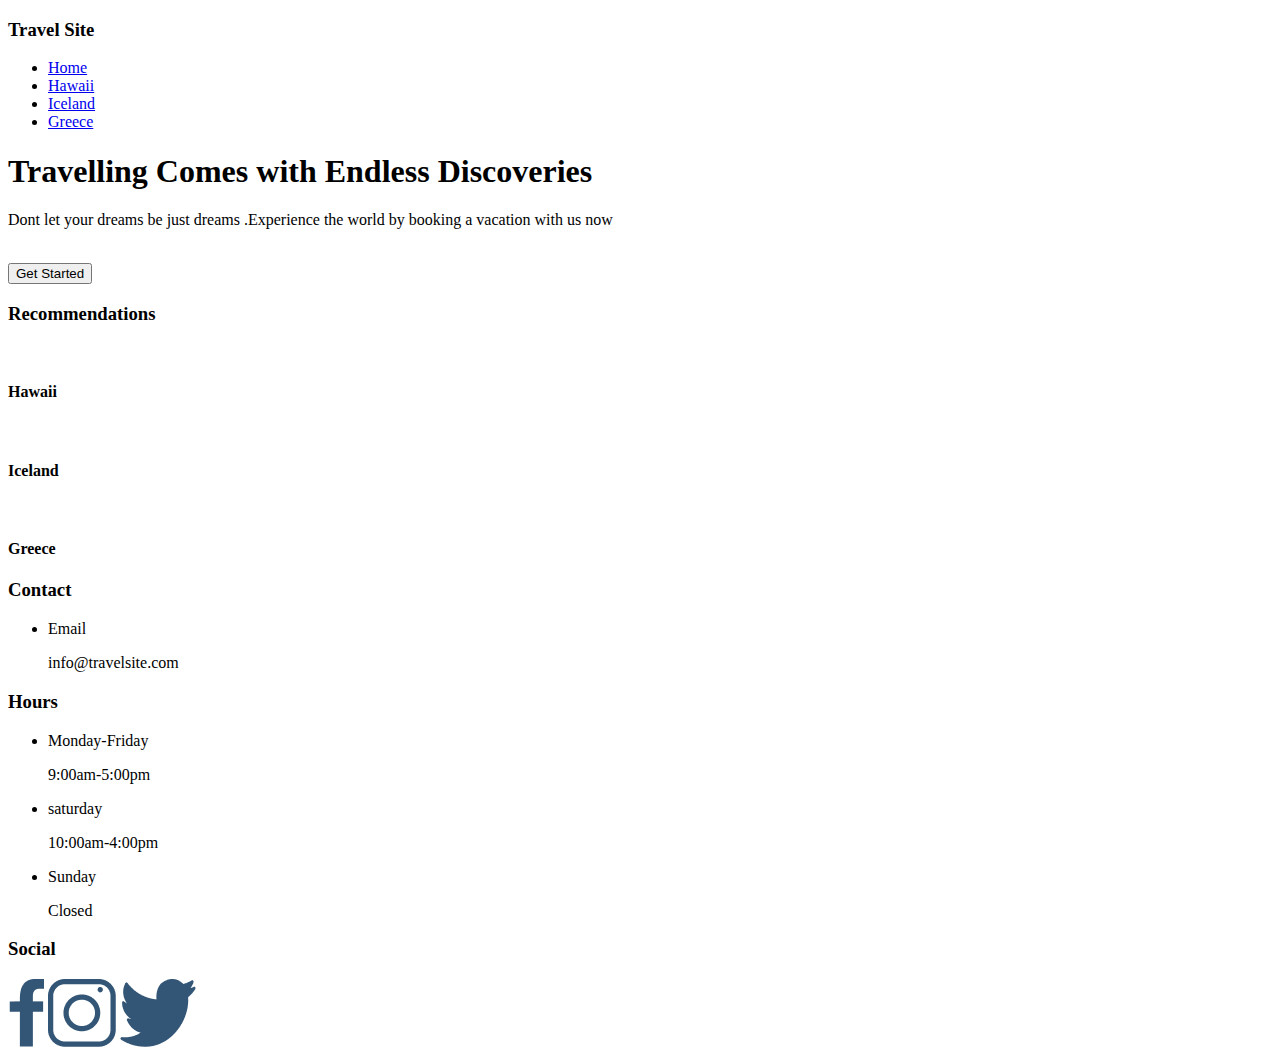
==== index.html @ fa779c20 "changed home directory" ====
<!DOCTYPE html>
<html lang="en">
<head>
    <meta charset="UTF-8">
    <meta http-equiv="X-UA-Compatible" content="IE=edge">
    <meta name="viewport" content="width=device-width, initial-scale=1.0">
    <link rel="stylesheet" href="./style.css">
    
    
    <title>Travelwebsite</title>

</head>
<body>

<!--nav bar starts-->
<div class="nav-bar">
 <h3>Travel Site</h3>

 <ul>
    <li><a href="/homepage/index.html">Home</a></li>
    <li> <a href="/hawai/index.html">Hawaii</a></li>
    <li><a href="/iceland/index.html">Iceland</a></li>
    <li><a href="/greece/index.html">Greece</a></li>
 </ul>
</div> 
<!-- nav bar ends -->


<!--front page starts -->
<div class="frontpage">
 <div class="message">
 <h1>Travelling Comes with Endless Discoveries</h1>

 <p> Dont let your dreams  be just dreams .Experience the world 
     by booking a vacation with us now
 </p>

 </div>

 <div class="images">
 <img src="./images/hero.png" alt="">
 </div>

 <div class="button">
    <button>Get Started</button>
 </div>

</div>

<!-- front page ends -->



<!--Recommendations starts here -->

 <div class="reco-header ">
     <h3>Recommendations</h3>
 </div>

 <div class=" destinations ">

    <div class="hawai">
     
    <img src="./images/hawaii.jpg" alt="">
     <h4>Hawaii</h4>
    </div>
    
    <div class="ice-land">

    <img src="./images/iceland.jpg" alt="">

    <h4>Iceland</h4>
    </div>


    <div class=" greece">
     <img src="./images/greece.jpg" alt="">
    <h4>Greece</h4>

    </div>
    

 </div>


<!-- recommendations ends here -->



<!--footer starts here-->

<footer>


<div class="info">

<div class="contact">
 <h3>Contact</h3>
 <ul>
     <div class="email">
     <li>Email</li>
     <p>info@travelsite.com</p>
     </div>
 </ul>

</div>

<div class="hours">
 <h3>Hours</h3>
 <ul>
     <div class="weekdays">
         <li>Monday-Friday</li>
         <p>9:00am-5:00pm</p>
    </div> 
     <div class="saturday">
         <li>saturday</li>
         <p>10:00am-4:00pm</p>
    </div> 
     <div class="sunday">
         <li>Sunday</li>
         <p>Closed</p>
    </div> 

 </ul>

</div>

<div class="social">
<h3>Social</h3>

<div>
 <img src="/icons/icon-facebook.png" alt="">
 <img src="/icons/icon-instagram.png" alt="">
 <img src="/icons/icon-twitter.png" alt="">
</div>

</div>

</div>

</footer>
<!-- footer ends here -->

</body>
</html>
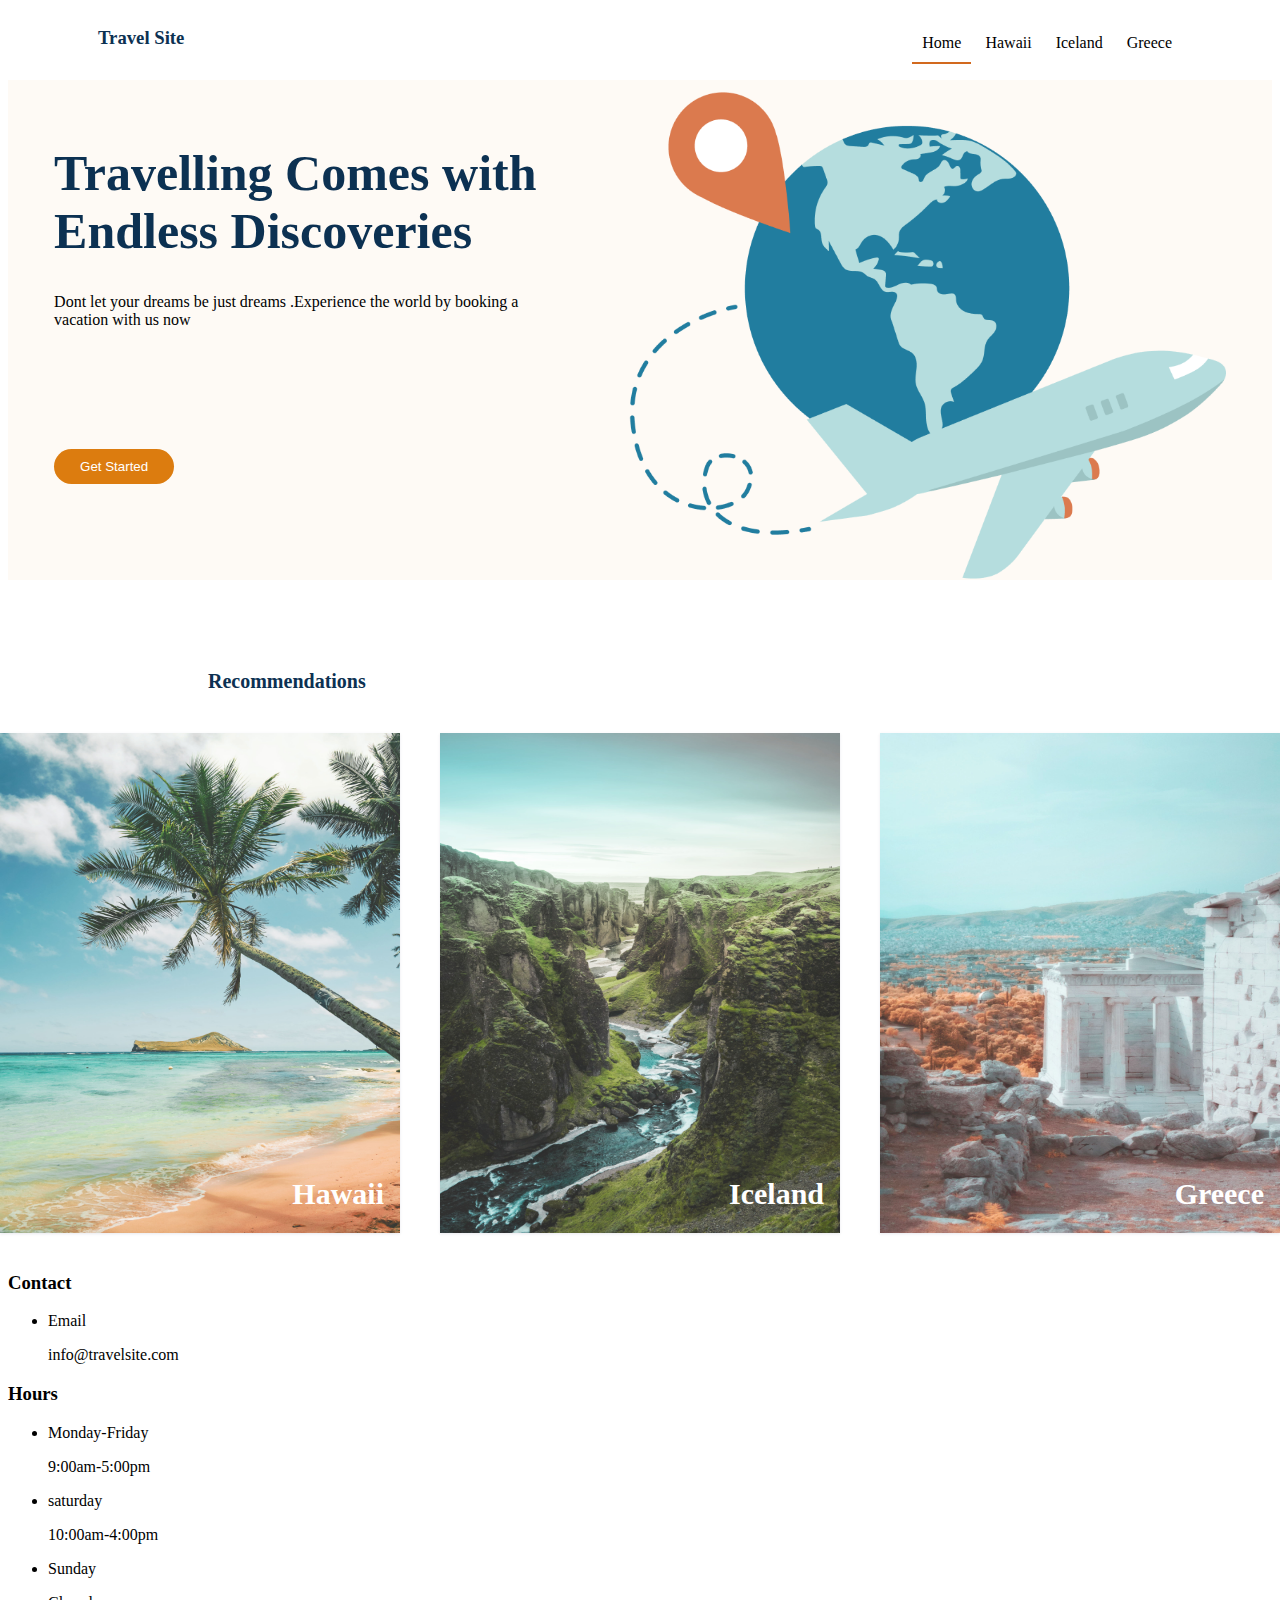
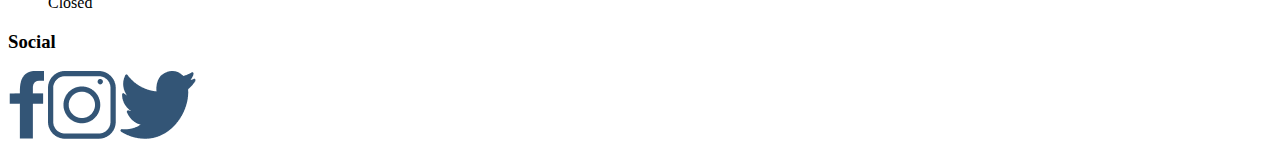
==== commit 5aff5cc4: "added new classes and and css properties for the homepage" ====
--- a/index.html
+++ b/index.html
@@ -5,6 +5,7 @@
     <meta http-equiv="X-UA-Compatible" content="IE=edge">
     <meta name="viewport" content="width=device-width, initial-scale=1.0">
     <link rel="stylesheet" href="./style.css">
+    <link rel="stylesheet" href="/style.css">
     
     
     <title>Travelwebsite</title>
@@ -17,7 +18,7 @@
  <h3>Travel Site</h3>
 
  <ul>
-    <li><a href="/homepage/index.html">Home</a></li>
+    <li class="underline "><a href="/index.html">Home</a></li>
     <li> <a href="/hawai/index.html">Hawaii</a></li>
     <li><a href="/iceland/index.html">Iceland</a></li>
     <li><a href="/greece/index.html">Greece</a></li>
@@ -29,11 +30,16 @@
 <!--front page starts -->
 <div class="frontpage">
  <div class="message">
- <h1>Travelling Comes with Endless Discoveries</h1>
+ <h1>Travelling Comes with<br>Endless Discoveries</h1>
 
  <p> Dont let your dreams  be just dreams .Experience the world 
-     by booking a vacation with us now
+     by booking a <br>vacation with us now
  </p>
+
+ 
+ <div class="button">
+    <button>Get Started</button>
+ </div>
 
  </div>
 
@@ -41,9 +47,6 @@
  <img src="./images/hero.png" alt="">
  </div>
 
- <div class="button">
-    <button>Get Started</button>
- </div>
 
 </div>
 
@@ -59,26 +62,24 @@
 
  <div class=" destinations ">
 
-    <div class="hawai">
-     
-    <img src="./images/hawaii.jpg" alt="">
-     <h4>Hawaii</h4>
+    <div class="places">
+        <img src="/images/hawaii.jpg" alt="">
+        <div class="bottom-right">Hawaii</div>
+
     </div>
-    
-    <div class="ice-land">
 
-    <img src="./images/iceland.jpg" alt="">
-
-    <h4>Iceland</h4>
+    <div class="places">
+     <img src="/images/iceland.jpg" alt="">
+     <div class="bottom-right">Iceland</div>
+    </div>
+      
+    <div class="places"> 
+        <img src="/images/greece.jpg" alt="">
+        <div class="bottom-right">Greece</div>
     </div>
 
 
-    <div class=" greece">
-     <img src="./images/greece.jpg" alt="">
-    <h4>Greece</h4>
-
-    </div>
-    
+   
 
  </div>
 
--- a/style.css
+++ b/style.css
@@ -0,0 +1,129 @@
+/* navigation starts here */
+
+.nav-bar{
+    display: flex;
+    justify-content: space-between;
+}
+
+.nav-bar h3{
+    color: rgb(12, 49, 82);
+    margin-left: 90px;
+}
+
+.nav-bar ul{
+    margin-right: 90px;
+}
+
+.nav-bar a{
+ text-decoration: none;
+ color: black;
+}
+
+.underline{
+    border-bottom: 2px solid chocolate;
+   
+}
+
+.nav-bar li{
+    display: inline-block;
+    padding: 10px;
+    
+}
+
+
+
+
+
+
+/* front page starts here */
+
+.frontpage{
+    display: flex;
+    justify-content: space-around;
+    height: 500px;
+    background-color: #fefaf5;
+}
+
+.message{
+    margin-top: 30px;
+    
+}
+
+.message h1{
+    font-size: 50px;
+    color: rgb(12, 49, 82);
+}
+
+.button{
+    margin-top: 120px;
+}
+
+.button button{
+    border-radius: 30px;
+    padding: 10px;
+    width: 120px;
+    background-color: rgb(220, 124, 15);
+    border-style: none;
+    color: white;
+}
+
+.images{
+    height: 500px;
+}
+
+.images img{
+    height: 500px;
+}
+
+
+
+
+
+
+/* recommendation section*/
+
+
+.reco-header{
+    margin-left: 200px;
+    margin-top: 90px;
+}
+
+.reco-header h3{
+    color: rgb(12, 49, 82);
+    font-size: 20px;
+}
+
+.destinations{
+    display: flex;
+    width: 100%;
+    justify-content: center;
+    
+}
+
+.places{
+    height: 500px;
+    width: 400px;
+    margin: 20px;
+    box-shadow: 0 1px 3px rgb(3 0 71 / 9%);
+   
+    
+}
+
+.places img{
+    height: 500px;
+    width: 400px;
+}
+
+.bottom-right{
+    position:relative;
+    bottom: 60px;
+    right: 16px;
+   text-align: right;
+   margin-left: 20px;
+   font-size: 30px;
+   color: white;
+   font-weight: bold;
+   
+   
+}
+
--- a/style.css
+++ b/style.css
@@ -0,0 +1,129 @@
+/* navigation starts here */
+
+.nav-bar{
+    display: flex;
+    justify-content: space-between;
+}
+
+.nav-bar h3{
+    color: rgb(12, 49, 82);
+    margin-left: 90px;
+}
+
+.nav-bar ul{
+    margin-right: 90px;
+}
+
+.nav-bar a{
+ text-decoration: none;
+ color: black;
+}
+
+.underline{
+    border-bottom: 2px solid chocolate;
+   
+}
+
+.nav-bar li{
+    display: inline-block;
+    padding: 10px;
+    
+}
+
+
+
+
+
+
+/* front page starts here */
+
+.frontpage{
+    display: flex;
+    justify-content: space-around;
+    height: 500px;
+    background-color: #fefaf5;
+}
+
+.message{
+    margin-top: 30px;
+    
+}
+
+.message h1{
+    font-size: 50px;
+    color: rgb(12, 49, 82);
+}
+
+.button{
+    margin-top: 120px;
+}
+
+.button button{
+    border-radius: 30px;
+    padding: 10px;
+    width: 120px;
+    background-color: rgb(220, 124, 15);
+    border-style: none;
+    color: white;
+}
+
+.images{
+    height: 500px;
+}
+
+.images img{
+    height: 500px;
+}
+
+
+
+
+
+
+/* recommendation section*/
+
+
+.reco-header{
+    margin-left: 200px;
+    margin-top: 90px;
+}
+
+.reco-header h3{
+    color: rgb(12, 49, 82);
+    font-size: 20px;
+}
+
+.destinations{
+    display: flex;
+    width: 100%;
+    justify-content: center;
+    
+}
+
+.places{
+    height: 500px;
+    width: 400px;
+    margin: 20px;
+    box-shadow: 0 1px 3px rgb(3 0 71 / 9%);
+   
+    
+}
+
+.places img{
+    height: 500px;
+    width: 400px;
+}
+
+.bottom-right{
+    position:relative;
+    bottom: 60px;
+    right: 16px;
+   text-align: right;
+   margin-left: 20px;
+   font-size: 30px;
+   color: white;
+   font-weight: bold;
+   
+   
+}
+
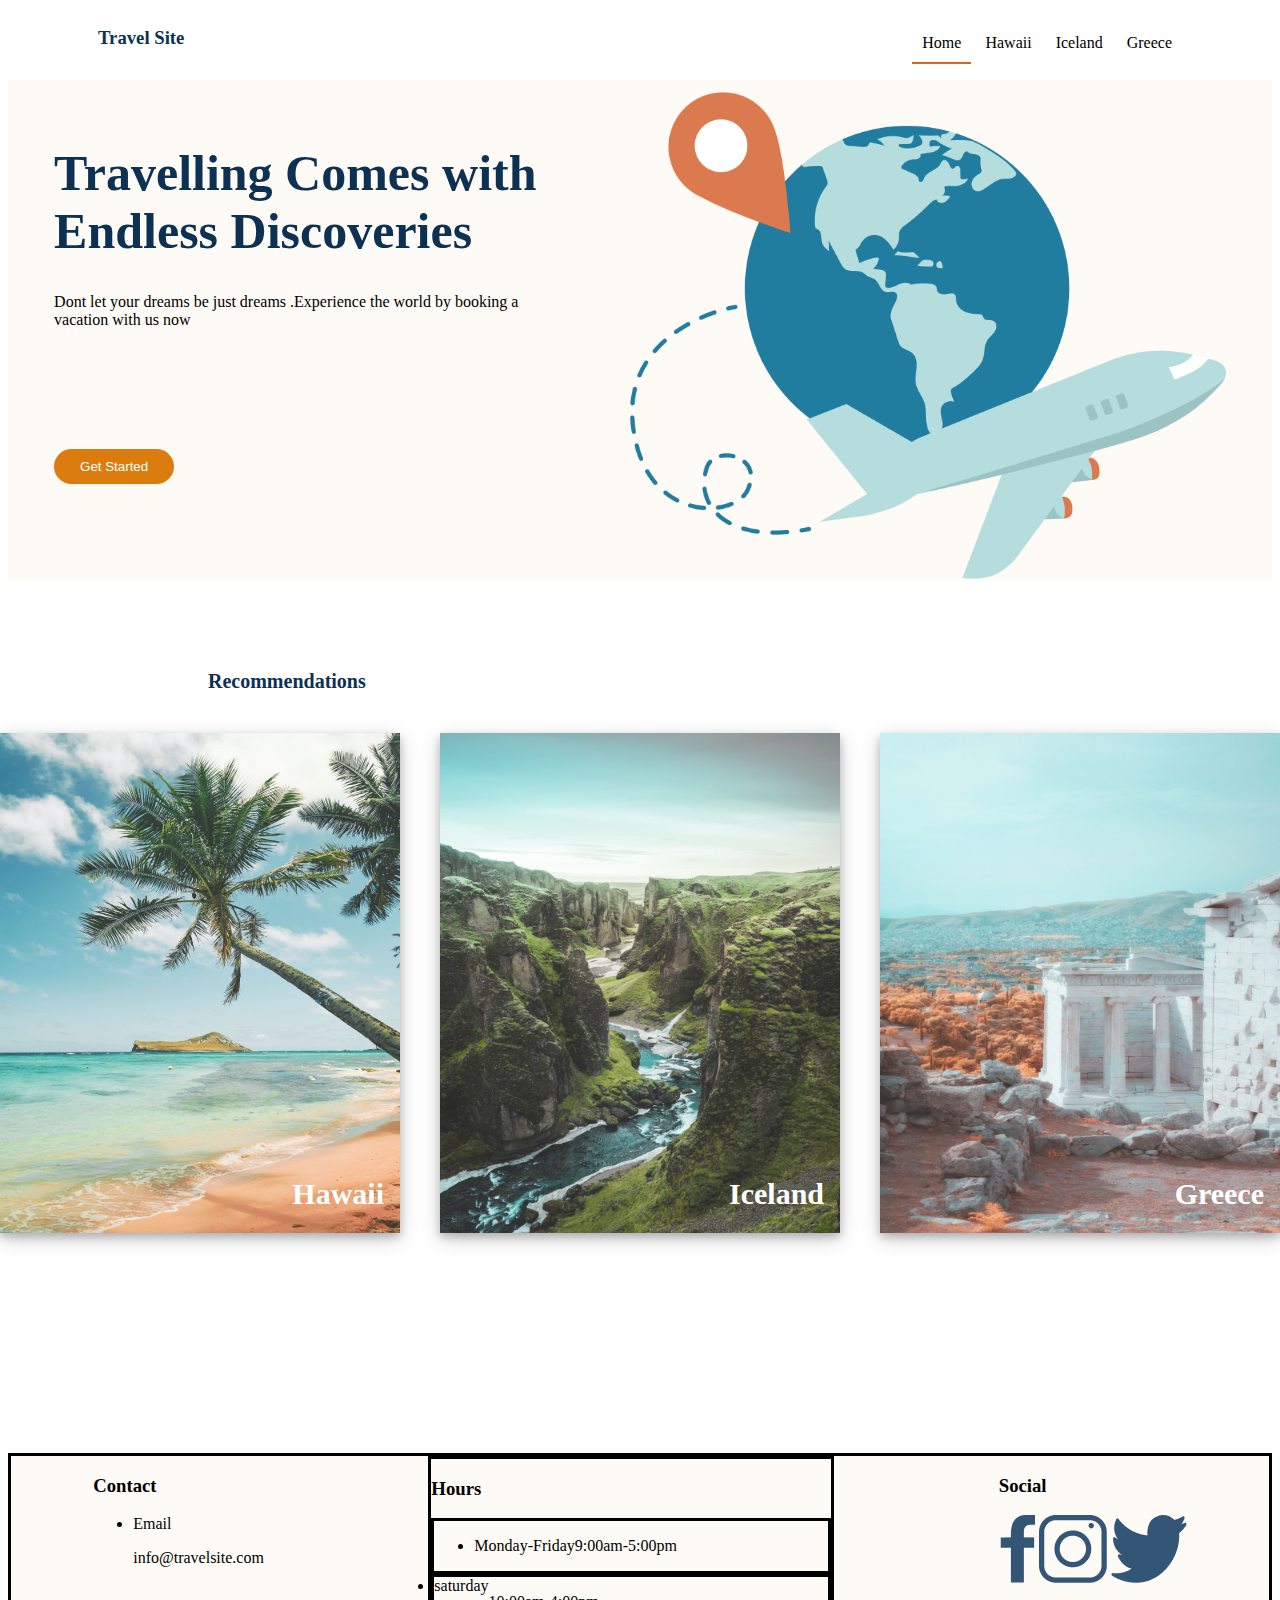
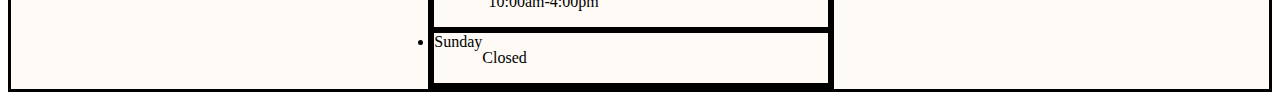
==== commit f5e8a5ea: "connected destinatination cards" ====
--- a/index.html
+++ b/index.html
@@ -5,8 +5,6 @@
     <meta http-equiv="X-UA-Compatible" content="IE=edge">
     <meta name="viewport" content="width=device-width, initial-scale=1.0">
     <link rel="stylesheet" href="./style.css">
-    <link rel="stylesheet" href="/style.css">
-    
     
     <title>Travelwebsite</title>
 
@@ -108,21 +106,21 @@
 
 <div class="hours">
  <h3>Hours</h3>
- <ul>
-     <div class="weekdays">
-         <li>Monday-Friday</li>
+ 
+     <div class="days">
+         <ul><li>Monday-Friday</li></ul>
          <p>9:00am-5:00pm</p>
     </div> 
-     <div class="saturday">
+     <div class="days">
          <li>saturday</li>
          <p>10:00am-4:00pm</p>
     </div> 
-     <div class="sunday">
+     <div class="days">
          <li>Sunday</li>
          <p>Closed</p>
     </div> 
 
- </ul>
+ 
 
 </div>
 
--- a/style.css
+++ b/style.css
@@ -94,6 +94,7 @@
 }
 
 .destinations{
+
     display: flex;
     width: 100%;
     justify-content: center;
@@ -104,7 +105,7 @@
     height: 500px;
     width: 400px;
     margin: 20px;
-    box-shadow: 0 1px 3px rgb(3 0 71 / 9%);
+    box-shadow: 0 4px 8px 0 rgba(0, 0, 0, 0.2), 0 6px 20px 0 rgba(0, 0, 0, 0.19);
    
     
 }
@@ -127,3 +128,28 @@
    
 }
 
+/* footer starts here */
+
+.info{
+    display: flex;
+    border-style: solid;
+    margin-top: 200px;
+    background-color: #fefaf5; 
+    justify-content: space-around;
+    
+}
+
+.hours {
+ display: block;
+ width: 400px;
+ border-style: solid;
+ justify-content: left;
+ 
+}
+
+.days{
+     display: flex;
+    text-align: left;
+    border-style: solid;
+}
+
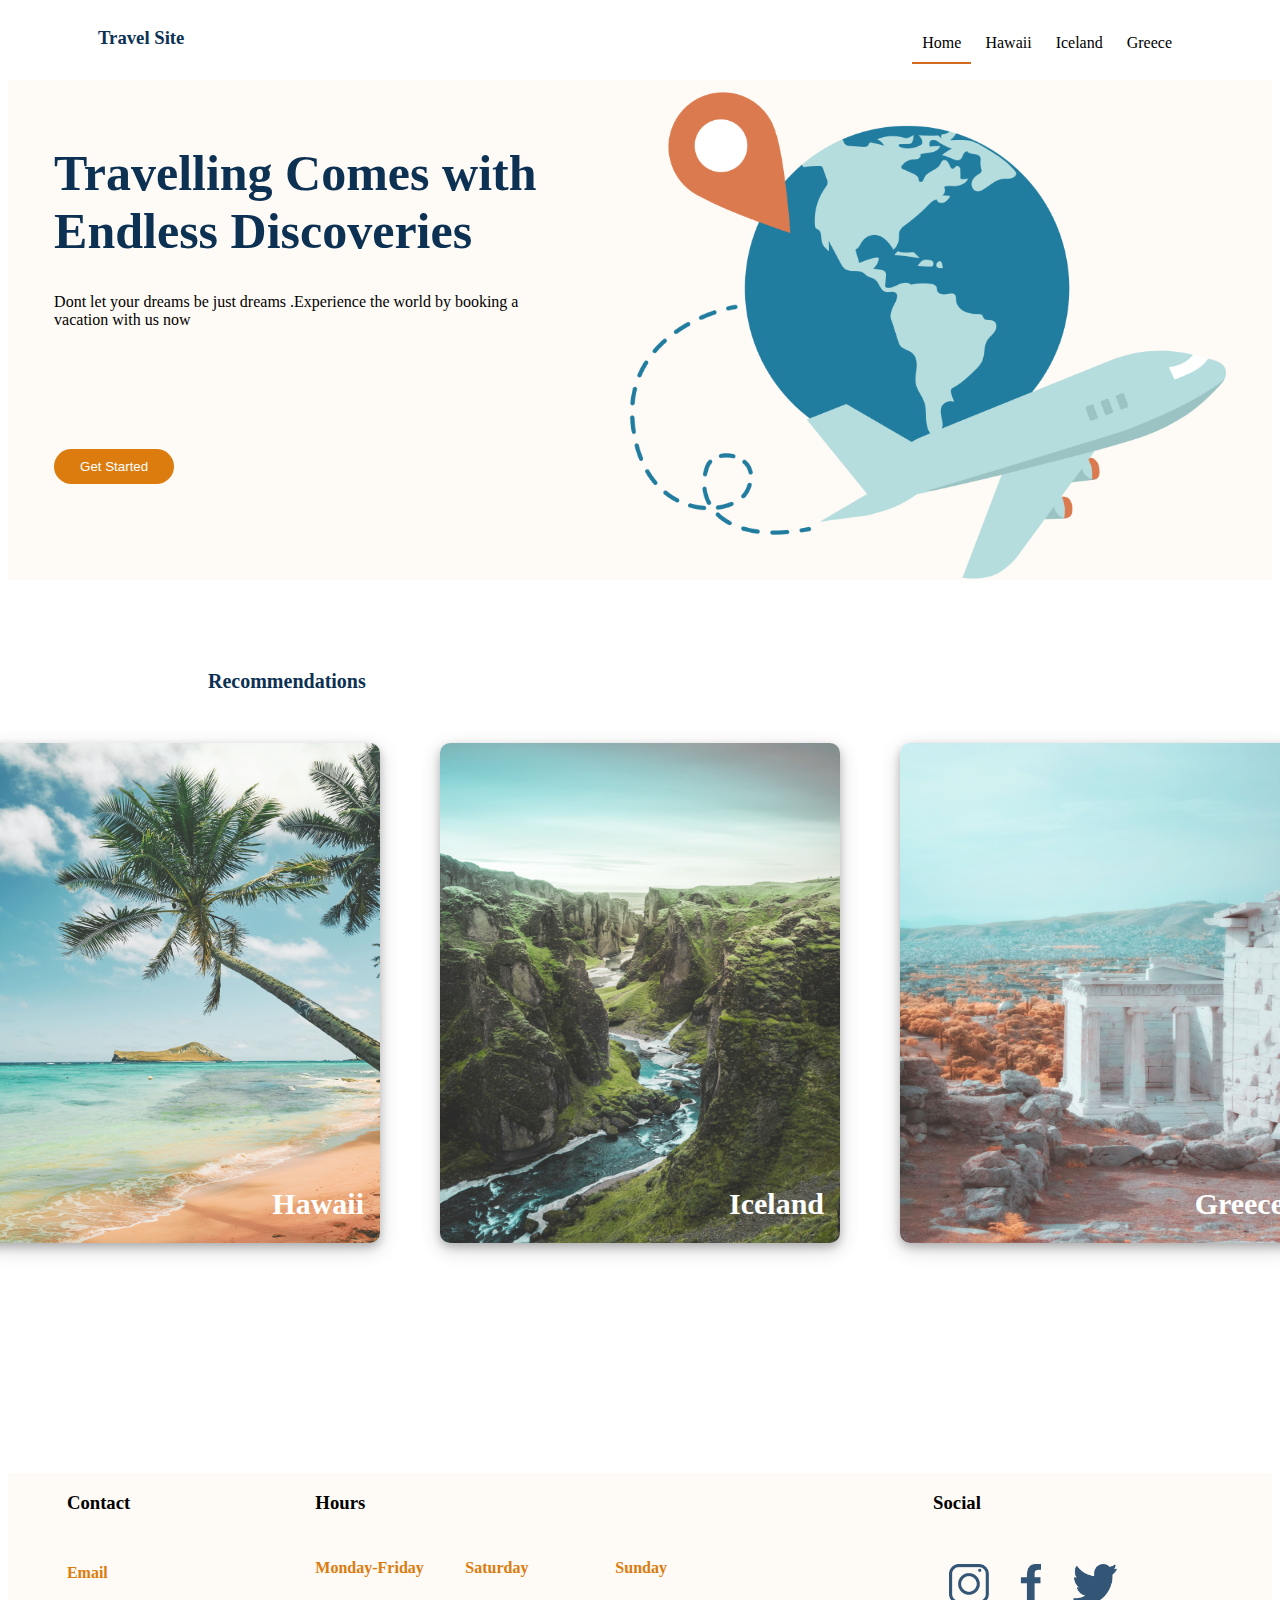
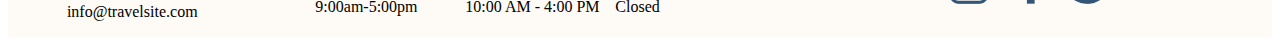
==== commit e621a873: "fixed my footer section and added border styles" ====
--- a/index.html
+++ b/index.html
@@ -95,29 +95,32 @@
 
 <div class="contact">
  <h3>Contact</h3>
- <ul>
+ 
      <div class="email">
-     <li>Email</li>
+     <h4>Email</h4>
      <p>info@travelsite.com</p>
      </div>
- </ul>
+ 
 
 </div>
 
 <div class="hours">
  <h3>Hours</h3>
  
+    <div class="days">
+      <h4>Monday-Friday</h4>
+      <p>9:00am-5:00pm</p>
+    </div> 
+
      <div class="days">
-         <ul><li>Monday-Friday</li></ul>
-         <p>9:00am-5:00pm</p>
+         <h4>Saturday</h4>
+        <p>10:00 AM - 4:00 PM</p>
+         
     </div> 
+    
      <div class="days">
-         <li>saturday</li>
-         <p>10:00am-4:00pm</p>
-    </div> 
-     <div class="days">
-         <li>Sunday</li>
-         <p>Closed</p>
+        <h4>Sunday</h4>
+        <p> Closed</p>
     </div> 
 
  
@@ -127,12 +130,11 @@
 <div class="social">
 <h3>Social</h3>
 
-<div>
- <img src="/icons/icon-facebook.png" alt="">
- <img src="/icons/icon-instagram.png" alt="">
- <img src="/icons/icon-twitter.png" alt="">
-</div>
+<div class="icons">
 
+ <div class="image"><img src="/icons/icon-instagram.png" alt=""></div>
+ <div class="image"><img src="/icons/icon-facebook.png" alt=""></div>
+ <div class="image"><img src="/icons/icon-twitter.png" alt=""></div>
 </div>
 
 </div>
--- a/style.css
+++ b/style.css
@@ -103,16 +103,15 @@
 
 .places{
     height: 500px;
-    width: 400px;
-    margin: 20px;
-    box-shadow: 0 4px 8px 0 rgba(0, 0, 0, 0.2), 0 6px 20px 0 rgba(0, 0, 0, 0.19);
-   
-    
+    margin: 30px;
+    box-shadow: 0 4px 8px  rgba(0, 0, 0, 0.2), 0 6px 20px 0 rgba(0, 0, 0, 0.19);
+    border-radius: 10px;
 }
 
 .places img{
     height: 500px;
     width: 400px;
+    border-radius: 10px;
 }
 
 .bottom-right{
@@ -132,24 +131,58 @@
 
 .info{
     display: flex;
-    border-style: solid;
     margin-top: 200px;
     background-color: #fefaf5; 
     justify-content: space-around;
+    flex-wrap: wrap;
     
 }
 
-.hours {
- display: block;
- width: 400px;
- border-style: solid;
- justify-content: left;
- 
+.email{
+   
+}
+
+.email h4{
+   color: rgb(220, 124, 15);
+   margin-top: 50px;
+}
+
+.hours{
+    width: 500px;
+    display: flex;
+    flex-wrap: wrap;
+}
+.hours h3{
+    width: 100%;
+    
+}
+.hours h4{
+    color: rgb(220, 124, 15);
 }
 
 .days{
-     display: flex;
-    text-align: left;
-    border-style: solid;
+    width: 150px;
+   
+    
+
 }
 
+.icons{
+    display: flex;
+    justify-content: space-around;
+    width: 200px;
+    padding: 0px;
+    margin-top: 50px ;
+    margin-right: 80px;
+    
+}
+.image{
+ 
+
+}
+.image img{
+    height: 40px ;
+    
+}
+
+
